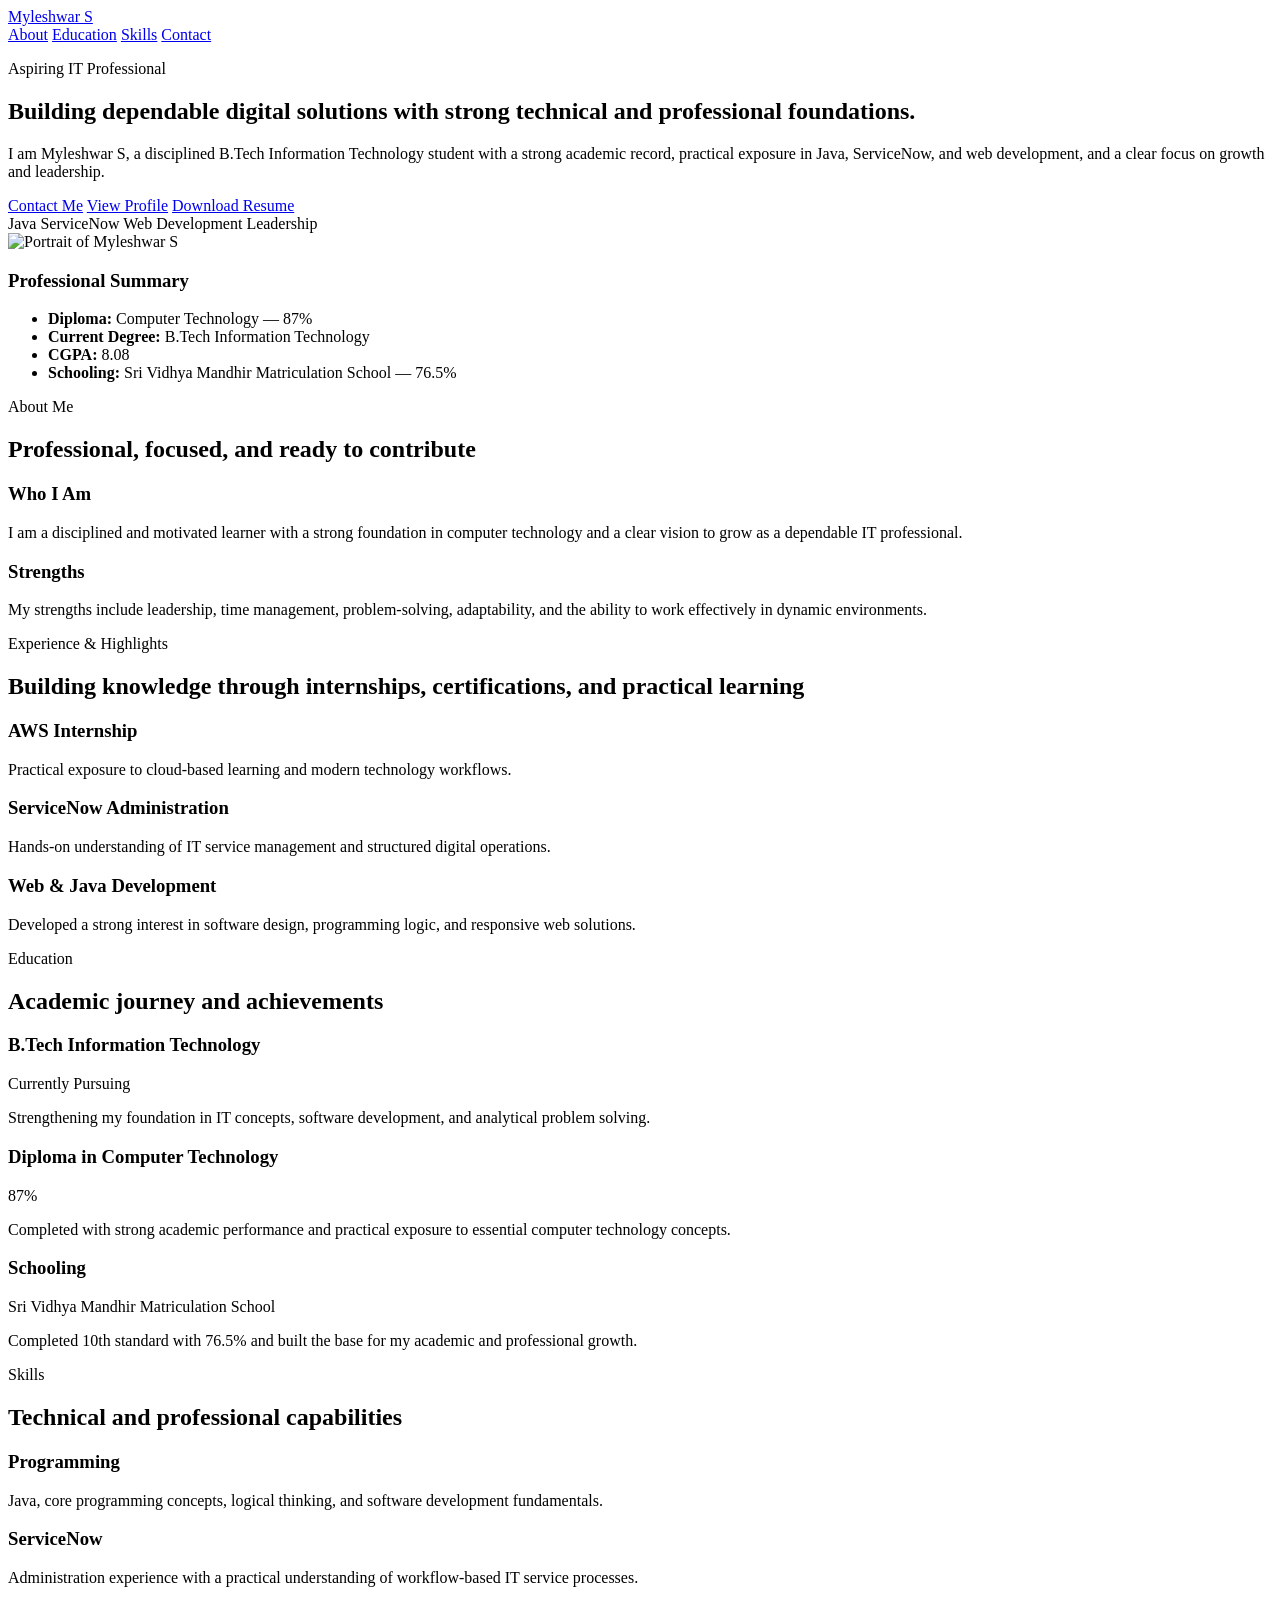
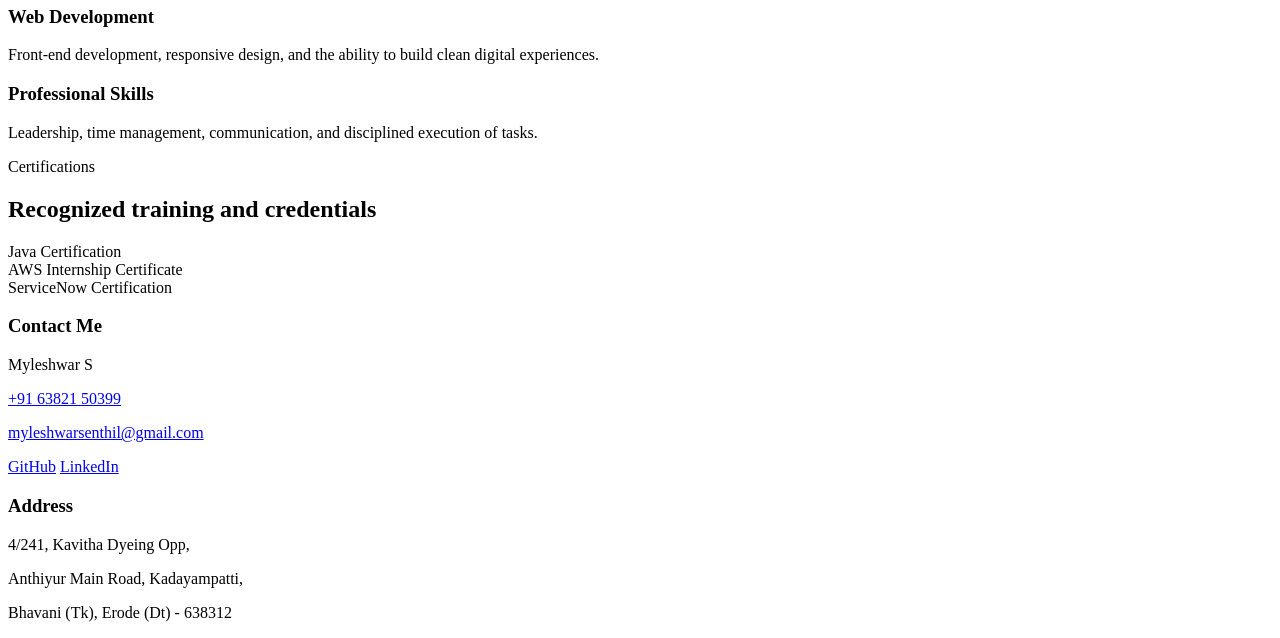
==== Personal_websites/index.html @ f93c1b8d "Portfolio's Index.html file" ====
<!DOCTYPE html>
<html lang="en">
  <head>
    <meta charset="UTF-8" />
    <meta name="viewport" content="width=device-width, initial-scale=1.0" />
    <title>Myleshwar S | Portfolio</title>
    <meta
      name="description"
      content="Professional portfolio of Myleshwar S, a B.Tech IT student with expertise in Java, ServiceNow, web development, leadership, and time management."
    />
    <link rel="preconnect" href="https://fonts.googleapis.com" />
    <link rel="preconnect" href="https://fonts.gstatic.com" crossorigin />
    <link
      href="https://fonts.googleapis.com/css2?family=Inter:wght@400;500;600;700;800&display=swap"
      rel="stylesheet"
    />
    <link rel="stylesheet" href="styles.css" />
  </head>
  <body>
    <header class="hero">
      <nav class="nav container">
        <a href="#home" class="logo">Myleshwar S</a>
        <div class="nav-links">
          <a href="#about">About</a>
          <a href="#education">Education</a>
          <a href="#skills">Skills</a>
          <a href="#contact">Contact</a>
        </div>
      </nav>

      <section id="home" class="hero-content container">
        <div class="hero-text">
          <p class="eyebrow">Aspiring IT Professional</p>
          <h1>Building dependable digital solutions with strong technical and professional foundations.</h1>
          <p class="lead">
            I am Myleshwar S, a disciplined B.Tech Information Technology student with a strong academic record,
            practical exposure in Java, ServiceNow, and web development, and a clear focus on growth and leadership.
          </p>
          <div class="hero-actions">
            <a href="#contact" class="btn btn-primary">Contact Me</a>
            <a href="#education" class="btn btn-secondary">View Profile</a>
            <a href="Myleshwar_S_Resume.pdf" class="btn btn-outline" download>Download Resume</a>
          </div>
          <div class="badge-row">
            <span class="pill">Java</span>
            <span class="pill">ServiceNow</span>
            <span class="pill">Web Development</span>
            <span class="pill">Leadership</span>
          </div>
        </div>

        <div class="hero-side">
          <div class="photo-frame">
            <img src="profile-photo.jpeg" alt="Portrait of Myleshwar S" />
          </div>
          <div class="hero-card">
            <h3>Professional Summary</h3>
            <ul>
              <li><strong>Diploma:</strong> Computer Technology — 87%</li>
              <li><strong>Current Degree:</strong> B.Tech Information Technology</li>
              <li><strong>CGPA:</strong> 8.08</li>
              <li><strong>Schooling:</strong> Sri Vidhya Mandhir Matriculation School — 76.5%</li>
            </ul>
          </div>
        </div>
      </section>
    </header>

    <main>
      <section id="about" class="section container">
        <div class="section-heading">
          <p class="eyebrow">About Me</p>
          <h2>Professional, focused, and ready to contribute</h2>
        </div>
        <div class="about-grid">
          <div class="card">
            <h3>Who I Am</h3>
            <p>
              I am a disciplined and motivated learner with a strong foundation in computer technology and a clear
              vision to grow as a dependable IT professional.
            </p>
          </div>
          <div class="card">
            <h3>Strengths</h3>
            <p>
              My strengths include leadership, time management, problem-solving, adaptability, and the ability to work
              effectively in dynamic environments.
            </p>
          </div>
        </div>
      </section>

      <section id="experience" class="section section-alt">
        <div class="container">
          <div class="section-heading">
            <p class="eyebrow">Experience & Highlights</p>
            <h2>Building knowledge through internships, certifications, and practical learning</h2>
          </div>
          <div class="timeline-grid">
            <article class="card timeline-card">
              <h3>AWS Internship</h3>
              <p class="meta">Practical exposure to cloud-based learning and modern technology workflows.</p>
            </article>
            <article class="card timeline-card">
              <h3>ServiceNow Administration</h3>
              <p class="meta">Hands-on understanding of IT service management and structured digital operations.</p>
            </article>
            <article class="card timeline-card">
              <h3>Web & Java Development</h3>
              <p class="meta">Developed a strong interest in software design, programming logic, and responsive web solutions.</p>
            </article>
          </div>
        </div>
      </section>

      <section id="education" class="section container">
        <div class="section-heading">
          <p class="eyebrow">Education</p>
          <h2>Academic journey and achievements</h2>
        </div>
        <div class="timeline-grid">
          <article class="card timeline-card">
            <h3>B.Tech Information Technology</h3>
            <p class="meta">Currently Pursuing</p>
            <p>Strengthening my foundation in IT concepts, software development, and analytical problem solving.</p>
          </article>

          <article class="card timeline-card">
            <h3>Diploma in Computer Technology</h3>
            <p class="meta">87%</p>
            <p>Completed with strong academic performance and practical exposure to essential computer technology concepts.</p>
          </article>

          <article class="card timeline-card">
            <h3>Schooling</h3>
            <p class="meta">Sri Vidhya Mandhir Matriculation School</p>
            <p>Completed 10th standard with 76.5% and built the base for my academic and professional growth.</p>
          </article>
        </div>
      </section>

      <section id="skills" class="section section-alt">
        <div class="container">
          <div class="section-heading">
            <p class="eyebrow">Skills</p>
            <h2>Technical and professional capabilities</h2>
          </div>
          <div class="skills-grid">
            <div class="card skill-card">
              <h3>Programming</h3>
              <p>Java, core programming concepts, logical thinking, and software development fundamentals.</p>
            </div>
            <div class="card skill-card">
              <h3>ServiceNow</h3>
              <p>Administration experience with a practical understanding of workflow-based IT service processes.</p>
            </div>
            <div class="card skill-card">
              <h3>Web Development</h3>
              <p>Front-end development, responsive design, and the ability to build clean digital experiences.</p>
            </div>
            <div class="card skill-card">
              <h3>Professional Skills</h3>
              <p>Leadership, time management, communication, and disciplined execution of tasks.</p>
            </div>
          </div>
        </div>
      </section>

      <section class="section container">
        <div class="section-heading">
          <p class="eyebrow">Certifications</p>
          <h2>Recognized training and credentials</h2>
        </div>
        <div class="cert-grid">
          <div class="card cert-card">Java Certification</div>
          <div class="card cert-card">AWS Internship Certificate</div>
          <div class="card cert-card">ServiceNow Certification</div>
        </div>
      </section>
    </main>

    <footer id="contact" class="footer">
      <div class="container footer-content">
        <div>
          <h3>Contact Me</h3>
          <p>Myleshwar S</p>
          <p><a href="tel:+916382150399">+91 63821 50399</a></p>
          <p><a href="mailto:myleshwarsenthil@gmail.com">myleshwarsenthil@gmail.com</a></p>
          <div class="social-links">
            <a href="https://github.com/MyleshwarSenthil" target="_blank" rel="noopener noreferrer">GitHub</a>
            <a href="https://www.linkedin.com/in/myleshwar-senthil-3a155639b?utm_source=share_via&utm_content=profile&utm_medium=member_android" target="_blank" rel="noopener noreferrer">LinkedIn</a>
          </div>
        </div>
        <div>
          <h3>Address</h3>
          <p>4/241, Kavitha Dyeing Opp,</p>
          <p>Anthiyur Main Road, Kadayampatti,</p>
          <p>Bhavani (Tk), Erode (Dt) - 638312</p>
        </div>
      </div>
    </footer>
  </body>
</html>
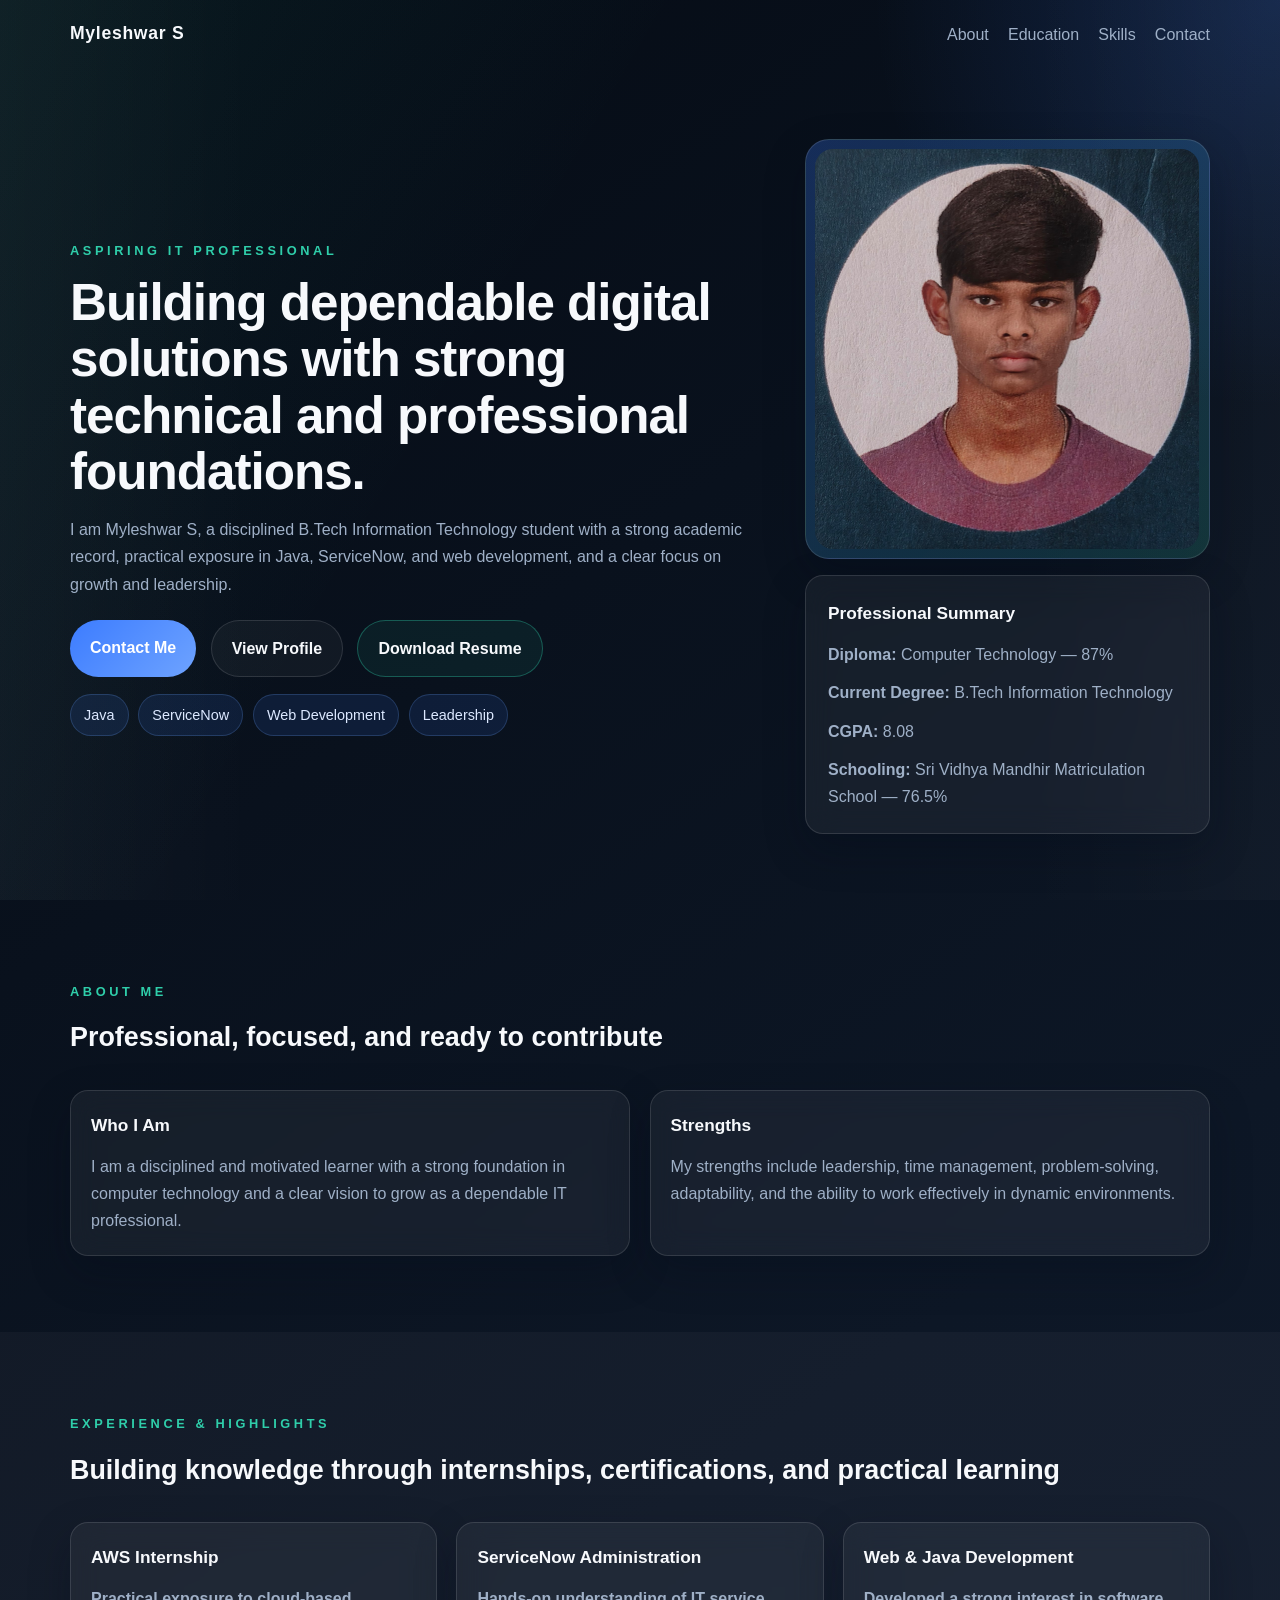
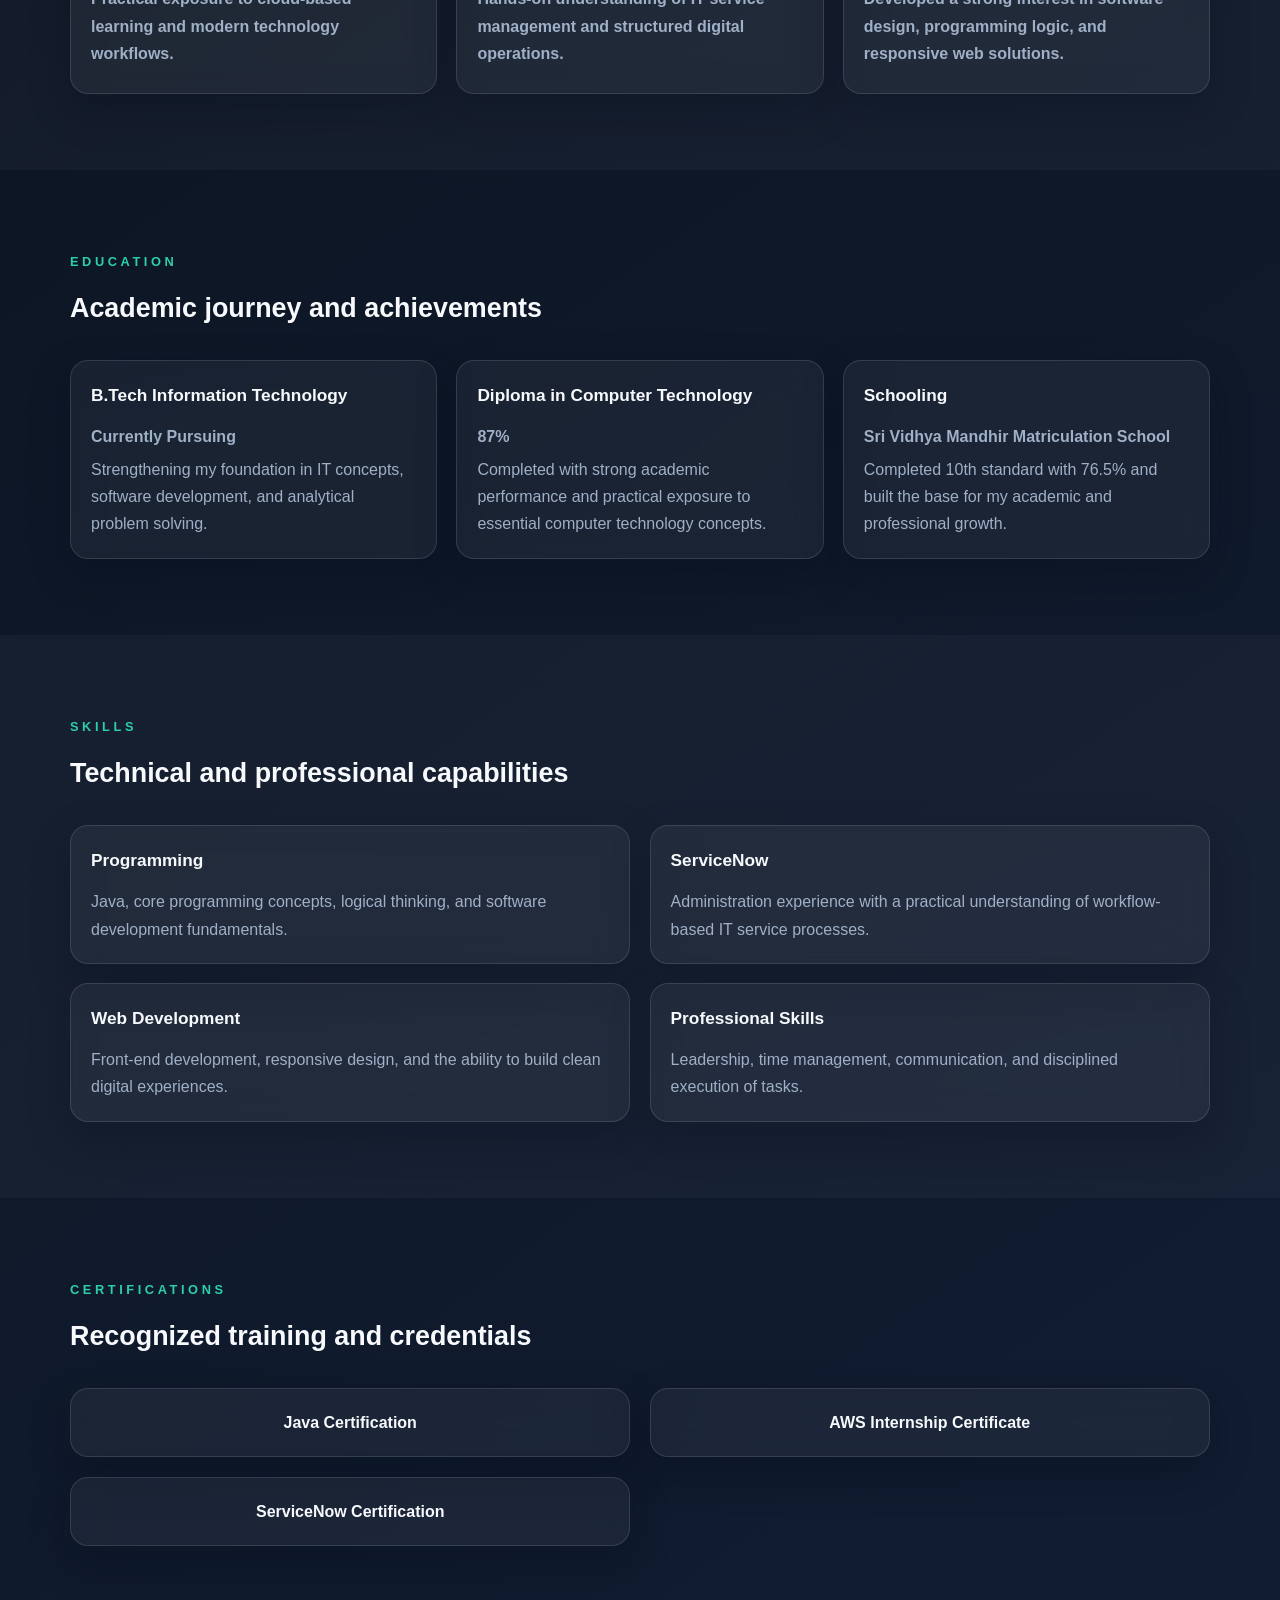
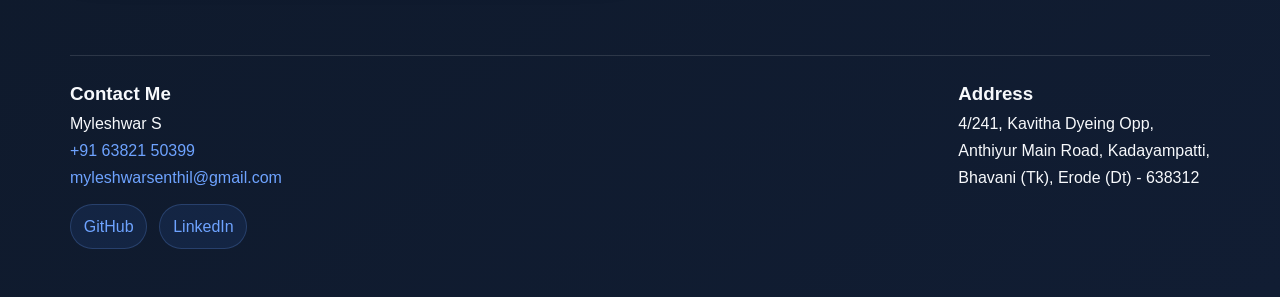
==== commit a820fd6e: "Included resume download" ====
--- a/Personal_websites/index.html
+++ b/Personal_websites/index.html
@@ -39,7 +39,7 @@
           <div class="hero-actions">
             <a href="#contact" class="btn btn-primary">Contact Me</a>
             <a href="#education" class="btn btn-secondary">View Profile</a>
-            <a href="Myleshwar_S_Resume.pdf" class="btn btn-outline" download>Download Resume</a>
+            <a href="Resume.pdf" class="btn btn-outline" download>Download Resume</a>
           </div>
           <div class="badge-row">
             <span class="pill">Java</span>
--- a/Personal_websites/styles.css
+++ b/Personal_websites/styles.css
@@ -0,0 +1,337 @@
+:root {
+  --bg: #050b14;
+  --surface: #0d1726;
+  --surface-2: #12213a;
+  --text: #f7f9fc;
+  --muted: #9fb0c7;
+  --primary: #3c7cff;
+  --primary-2: #6ea3ff;
+  --accent: #2fceaa;
+  --border: rgba(255, 255, 255, 0.12);
+  --shadow: 0 16px 40px rgba(2, 10, 25, 0.28);
+}
+
+* {
+  box-sizing: border-box;
+  margin: 0;
+  padding: 0;
+}
+
+html {
+  scroll-behavior: smooth;
+}
+
+body {
+  font-family: "Inter", sans-serif;
+  background: linear-gradient(145deg, #050b14 0%, #0d1726 45%, #111d33 100%);
+  color: var(--text);
+  line-height: 1.7;
+}
+
+img {
+  max-width: 100%;
+}
+
+.container {
+  width: min(1140px, calc(100% - 2rem));
+  margin: 0 auto;
+}
+
+.hero {
+  min-height: 100vh;
+  position: relative;
+  overflow: hidden;
+  background:
+    radial-gradient(circle at top right, rgba(60, 124, 255, 0.2), transparent 26%),
+    linear-gradient(120deg, rgba(47, 206, 170, 0.08), transparent 38%);
+}
+
+.hero::before {
+  content: "";
+  position: absolute;
+  inset: 0;
+  background: linear-gradient(90deg, rgba(255,255,255,0.03), transparent 20%, transparent 80%, rgba(255,255,255,0.025));
+  pointer-events: none;
+}
+
+.nav {
+  display: flex;
+  justify-content: space-between;
+  align-items: center;
+  padding: 1.2rem 0;
+  position: relative;
+  z-index: 2;
+}
+
+.logo {
+  font-size: 1.1rem;
+  font-weight: 800;
+  color: var(--text);
+  text-decoration: none;
+  letter-spacing: 0.04em;
+}
+
+.nav-links {
+  display: flex;
+  gap: 1.2rem;
+}
+
+.nav-links a {
+  color: var(--muted);
+  text-decoration: none;
+  font-weight: 500;
+}
+
+.nav-links a:hover {
+  color: var(--text);
+}
+
+.hero-content {
+  display: grid;
+  grid-template-columns: 1.3fr 0.75fr;
+  gap: 2rem;
+  align-items: center;
+  padding: 4.4rem 0 3.2rem;
+  position: relative;
+  z-index: 2;
+}
+
+.eyebrow {
+  display: inline-block;
+  margin-bottom: 0.8rem;
+  font-size: 0.8rem;
+  font-weight: 700;
+  letter-spacing: 0.28em;
+  text-transform: uppercase;
+  color: var(--accent);
+}
+
+.hero h1 {
+  font-size: clamp(2rem, 4vw, 3.3rem);
+  line-height: 1.1;
+  margin-bottom: 1rem;
+  letter-spacing: -0.02em;
+}
+
+.lead {
+  font-size: 1rem;
+  color: var(--muted);
+  max-width: 720px;
+  margin-bottom: 1.4rem;
+}
+
+.hero-actions {
+  display: flex;
+  flex-wrap: wrap;
+  gap: 0.9rem;
+  margin-bottom: 1.1rem;
+}
+
+.badge-row {
+  display: flex;
+  flex-wrap: wrap;
+  gap: 0.6rem;
+}
+
+.pill {
+  padding: 0.48rem 0.82rem;
+  border-radius: 999px;
+  background: rgba(60, 124, 255, 0.12);
+  border: 1px solid rgba(110, 163, 255, 0.22);
+  color: #dce8ff;
+  font-size: 0.9rem;
+}
+
+.btn {
+  display: inline-block;
+  padding: 0.85rem 1.25rem;
+  border-radius: 999px;
+  text-decoration: none;
+  font-weight: 700;
+  transition: transform 0.2s ease, background 0.2s ease;
+}
+
+.btn:hover {
+  transform: translateY(-2px);
+}
+
+.btn-primary {
+  background: linear-gradient(135deg, var(--primary), var(--primary-2));
+  color: white;
+}
+
+.btn-secondary {
+  color: var(--text);
+  border: 1px solid var(--border);
+  background: rgba(255, 255, 255, 0.04);
+}
+
+.btn-outline {
+  color: var(--text);
+  border: 1px solid rgba(47, 206, 170, 0.35);
+  background: rgba(47, 206, 170, 0.08);
+}
+
+.hero-card,
+.card {
+  background: rgba(255, 255, 255, 0.05);
+  border: 1px solid var(--border);
+  box-shadow: var(--shadow);
+  backdrop-filter: blur(14px);
+  border-radius: 18px;
+}
+
+.hero-side {
+  display: grid;
+  gap: 1rem;
+}
+
+.photo-frame {
+  padding: 0.6rem;
+  background: linear-gradient(135deg, rgba(60, 124, 255, 0.28), rgba(47, 206, 170, 0.16));
+  border: 1px solid var(--border);
+  border-radius: 24px;
+  box-shadow: var(--shadow);
+  animation: float 4s ease-in-out infinite;
+}
+
+.photo-frame img {
+  display: block;
+  width: 100%;
+  border-radius: 18px;
+}
+
+.hero-card {
+  padding: 1.4rem;
+}
+
+.hero-card h3,
+.card h3 {
+  margin-bottom: 0.8rem;
+  font-size: 1.08rem;
+}
+
+.hero-card ul {
+  list-style: none;
+  display: grid;
+  gap: 0.7rem;
+  color: var(--muted);
+}
+
+.section {
+  padding: 4.8rem 0;
+}
+
+.section-alt {
+  background: rgba(255, 255, 255, 0.03);
+}
+
+.section-heading {
+  margin-bottom: 1.8rem;
+}
+
+.section-heading h2 {
+  font-size: clamp(1.35rem, 2.1vw, 1.9rem);
+}
+
+.about-grid,
+.skills-grid,
+.cert-grid {
+  display: grid;
+  gap: 1.2rem;
+  grid-template-columns: repeat(2, minmax(0, 1fr));
+}
+
+.card {
+  padding: 1.25rem;
+}
+
+.card p,
+.card li {
+  color: var(--muted);
+}
+
+.timeline-grid {
+  display: grid;
+  gap: 1.2rem;
+  grid-template-columns: repeat(3, minmax(0, 1fr));
+}
+
+.meta {
+  color: var(--accent);
+  font-weight: 600;
+  margin-bottom: 0.35rem;
+}
+
+.cert-card {
+  text-align: center;
+  font-weight: 600;
+}
+
+.footer {
+  padding: 2rem 0 3rem;
+}
+
+.footer-content {
+  display: flex;
+  justify-content: space-between;
+  flex-wrap: wrap;
+  gap: 2rem;
+  border-top: 1px solid var(--border);
+  padding-top: 1.4rem;
+}
+
+.footer a {
+  color: var(--primary-2);
+  text-decoration: none;
+}
+
+.social-links {
+  display: flex;
+  flex-wrap: wrap;
+  gap: 0.75rem;
+  margin-top: 0.8rem;
+}
+
+.social-links a {
+  padding: 0.5rem 0.8rem;
+  border-radius: 999px;
+  border: 1px solid rgba(110, 163, 255, 0.22);
+  background: rgba(60, 124, 255, 0.1);
+}
+
+@keyframes float {
+  0%,
+  100% {
+    transform: translateY(0px);
+  }
+  50% {
+    transform: translateY(-6px);
+  }
+}
+
+@media (max-width: 860px) {
+  .hero-content,
+  .about-grid,
+  .timeline-grid,
+  .skills-grid,
+  .cert-grid {
+    grid-template-columns: 1fr;
+  }
+}
+
+@media (max-width: 640px) {
+  .nav {
+    flex-direction: column;
+    gap: 0.8rem;
+  }
+
+  .nav-links {
+    flex-wrap: wrap;
+    justify-content: center;
+  }
+
+  .hero-content {
+    padding-top: 2.5rem;
+  }
+}
